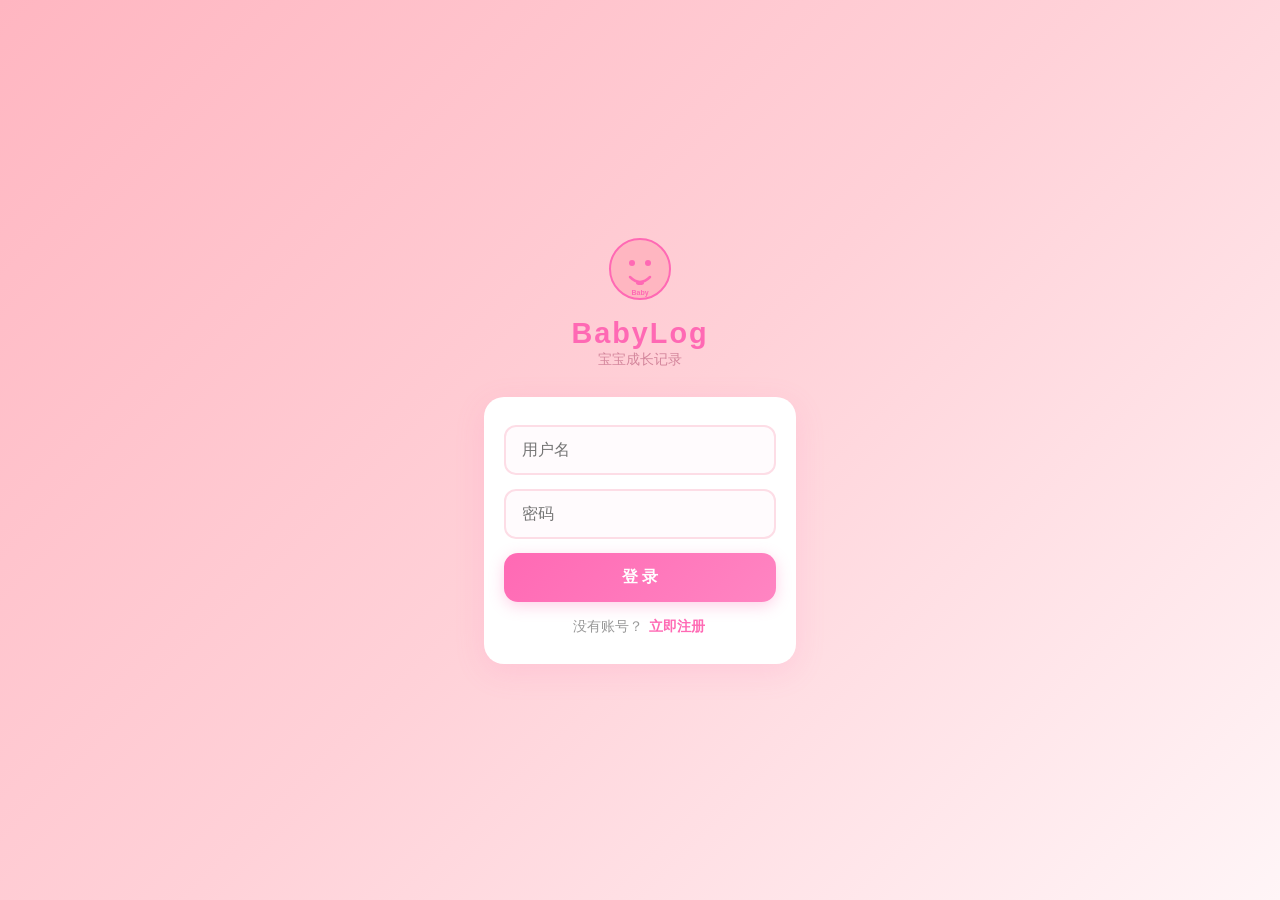
==== templates/login.html @ 84822134 "BabyLog 初始提交：宝宝成长记录应用 - Flask 应用工厂 + Blueprint 架构（app/ 包） - 功能：快捷记录/今日统计/历史记录/CSV导出/PWA - 每日邮件 + Dee" ====
<!DOCTYPE html>
<html lang="zh-CN">
<head>
    <meta charset="UTF-8">
    <meta name="viewport" content="width=device-width, initial-scale=1.0, maximum-scale=1.0, user-scalable=no, viewport-fit=cover">
    <title>BabyLog - 登录</title>

    <!-- PWA -->
    <link rel="manifest" href="/static/manifest.json">
    <meta name="theme-color" content="#FF69B4">
    <meta name="apple-mobile-web-app-capable" content="yes">
    <meta name="apple-mobile-web-app-status-bar-style" content="black-translucent">
    <meta name="apple-mobile-web-app-title" content="BabyLog">
    <link rel="apple-touch-icon" href="/static/icons/192x192.png">
    <link rel="icon" type="image/png" href="/static/icons/192x192.png">

    <link rel="stylesheet" href="/static/style.css?v=3">
</head>
<body class="login-body">
    <div class="login-container">
        <div class="login-logo">
            <svg width="64" height="64" viewBox="0 0 64 64" fill="none">
                <circle cx="32" cy="32" r="30" fill="#FFB6C1" stroke="#FF69B4" stroke-width="2"/>
                <circle cx="24" cy="26" r="3" fill="#FF69B4"/>
                <circle cx="40" cy="26" r="3" fill="#FF69B4"/>
                <path d="M22 40 Q32 50 42 40" stroke="#FF69B4" stroke-width="2.5" fill="none" stroke-linecap="round"/>
                <ellipse cx="32" cy="46" rx="4" ry="2" fill="#FF69B4"/>
                <text x="32" y="58" text-anchor="middle" font-size="7" fill="#FF69B4" font-weight="bold">Baby</text>
            </svg>
        </div>
        <h1 class="login-title">BabyLog</h1>
        <p class="login-subtitle">宝宝成长记录</p>
        <form id="loginForm" class="login-form">
            <div class="form-group">
                <input type="text" id="username" placeholder="用户名" autocomplete="username" required>
            </div>
            <div class="form-group">
                <input type="password" id="password" placeholder="密码" autocomplete="current-password" required>
            </div>
            <div id="loginError" class="login-error" style="display:none;"></div>
            <button type="submit" class="btn btn-primary btn-full" id="loginBtn">登 录</button>
            <div class="login-switch">
                <span>没有账号？</span>
                <button type="button" class="link-btn" id="toRegisterBtn">立即注册</button>
            </div>
        </form>

        <form id="registerForm" class="login-form" style="display:none;">
            <div class="form-group">
                <input type="text" id="regUsername" placeholder="用户名（2-20 个字符）" autocomplete="username" required>
            </div>
            <div class="form-group">
                <input type="password" id="regPassword" placeholder="密码（至少 6 位）" autocomplete="new-password" required>
            </div>
            <div class="form-group">
                <input type="password" id="regPassword2" placeholder="确认密码" autocomplete="new-password" required>
            </div>
            <div id="regError" class="login-error" style="display:none;"></div>
            <button type="submit" class="btn btn-primary btn-full" id="registerBtn">注 册</button>
            <div class="login-switch">
                <span>已有账号？</span>
                <button type="button" class="link-btn" id="toLoginBtn">去登录</button>
            </div>
        </form>
    </div>

    <script>
    document.getElementById('loginForm').addEventListener('submit', async (e) => {
        e.preventDefault();
        const btn = document.getElementById('loginBtn');
        const errDiv = document.getElementById('loginError');
        btn.disabled = true;
        btn.textContent = '登录中...';
        errDiv.style.display = 'none';

        try {
            const resp = await fetch('/api/login', {
                method: 'POST',
                headers: { 'Content-Type': 'application/json' },
                body: JSON.stringify({
                    username: document.getElementById('username').value,
                    password: document.getElementById('password').value,
                })
            });
            const data = await resp.json();
            if (data.ok) {
                window.location.href = '/';
            } else {
                errDiv.textContent = data.error || '登录失败';
                errDiv.style.display = 'block';
            }
        } catch (err) {
            errDiv.textContent = '网络错误，请重试';
            errDiv.style.display = 'block';
        } finally {
            btn.disabled = false;
            btn.textContent = '登 录';
        }
    });

    // ========== 登录 / 注册 切换 ==========
    const loginForm = document.getElementById('loginForm');
    const registerForm = document.getElementById('registerForm');
    document.getElementById('toRegisterBtn').addEventListener('click', () => {
        loginForm.style.display = 'none';
        registerForm.style.display = 'block';
    });
    document.getElementById('toLoginBtn').addEventListener('click', () => {
        registerForm.style.display = 'none';
        loginForm.style.display = 'block';
    });

    // ========== 注册 ==========
    registerForm.addEventListener('submit', async (e) => {
        e.preventDefault();
        const btn = document.getElementById('registerBtn');
        const errDiv = document.getElementById('regError');
        const username = document.getElementById('regUsername').value.trim();
        const password = document.getElementById('regPassword').value;
        const password2 = document.getElementById('regPassword2').value;
        btn.disabled = true;
        btn.textContent = '注册中...';
        errDiv.style.display = 'none';

        if (password !== password2) {
            errDiv.textContent = '两次输入的密码不一致';
            errDiv.style.display = 'block';
            btn.disabled = false;
            btn.textContent = '注 册';
            return;
        }

        try {
            const resp = await fetch('/api/register', {
                method: 'POST',
                headers: { 'Content-Type': 'application/json' },
                body: JSON.stringify({ username, password })
            });
            const data = await resp.json();
            if (data.ok) {
                window.location.href = '/';
            } else {
                errDiv.textContent = data.error || '注册失败';
                errDiv.style.display = 'block';
            }
        } catch (err) {
            errDiv.textContent = '网络错误，请重试';
            errDiv.style.display = 'block';
        } finally {
            btn.disabled = false;
            btn.textContent = '注 册';
        }
    });
    </script>

    <!-- Service Worker -->
    <script>
    if ('serviceWorker' in navigator) {
        navigator.serviceWorker.register('/sw.js').catch(() => {});
    }
    </script>
</body>
</html>
---- static/style.css ----
/* ========================================
   BabyLog - 移动端样式
   ======================================== */

/* --- Reset & Base --- */
*, *::before, *::after {
    box-sizing: border-box;
    margin: 0;
    padding: 0;
}

html {
    font-size: 16px;
    -webkit-tap-highlight-color: transparent;
    -webkit-text-size-adjust: 100%;
}

body {
    font-family: -apple-system, BlinkMacSystemFont, "Segoe UI", "PingFang SC", "Hiragino Sans GB", "Microsoft YaHei", sans-serif;
    background: #FFF5F7;
    color: #333;
    min-height: 100vh;
    min-height: 100dvh;
    overflow-x: hidden;
    -webkit-font-smoothing: antialiased;
}

input, button {
    font-family: inherit;
    font-size: inherit;
}

/* --- Login Page --- */
.login-body {
    display: flex;
    align-items: center;
    justify-content: center;
    background: linear-gradient(135deg, #FFB6C1 0%, #FFD1D8 50%, #FFF5F7 100%);
}

.login-container {
    width: 100%;
    max-width: 360px;
    padding: 32px 24px;
    text-align: center;
}

.login-logo {
    margin-bottom: 12px;
}

.login-title {
    font-size: 1.8rem;
    color: #FF69B4;
    font-weight: 800;
    letter-spacing: 2px;
}

.login-subtitle {
    font-size: 0.9rem;
    color: #D4869C;
    margin-bottom: 28px;
}

.login-form {
    background: #fff;
    border-radius: 20px;
    padding: 28px 20px;
    box-shadow: 0 8px 30px rgba(255, 105, 180, 0.15);
}

.form-group {
    margin-bottom: 14px;
}

.form-group input {
    width: 100%;
    padding: 14px 16px;
    border: 2px solid #FDDDE6;
    border-radius: 12px;
    font-size: 1rem;
    outline: none;
    transition: border-color 0.2s;
    background: #FFFBFD;
}

.form-group input:focus {
    border-color: #FF69B4;
}

.login-error {
    color: #E74C3C;
    font-size: 0.85rem;
    margin-bottom: 10px;
    text-align: center;
}

/* --- Buttons --- */
.btn {
    display: inline-flex;
    align-items: center;
    justify-content: center;
    padding: 14px 24px;
    border: none;
    border-radius: 14px;
    font-size: 1rem;
    font-weight: 600;
    cursor: pointer;
    transition: all 0.15s;
    -webkit-user-select: none;
    user-select: none;
}

.btn:active {
    transform: scale(0.96);
}

.btn-primary {
    background: linear-gradient(135deg, #FF69B4, #FF85C2);
    color: #fff;
    box-shadow: 0 4px 15px rgba(255, 105, 180, 0.3);
}

.btn-secondary {
    background: #F0F0F0;
    color: #666;
}

.btn-outline {
    background: #fff;
    color: #FF69B4;
    border: 2px solid #FFB6C1;
}

.btn-full {
    width: 100%;
}

/* --- App Layout --- */
.app-body {
    display: flex;
    flex-direction: column;
    min-height: 100vh;
    min-height: 100dvh;
    padding-bottom: 70px;
    background: #FFF5F7;
}

.app-content {
    flex: 1;
    overflow-y: auto;
    padding: 16px;
}

/* --- Page Header --- */
.page-header {
    text-align: center;
    margin-bottom: 20px;
}

.page-header h2 {
    font-size: 1.4rem;
    color: #FF69B4;
    font-weight: 700;
}

.page-subtitle {
    font-size: 0.85rem;
    color: #C495A5;
    margin-top: 4px;
}

/* --- History Date Picker --- */
.history-date-row {
    display: flex;
    align-items: center;
    justify-content: center;
    gap: 10px;
    margin-top: 8px;
}

.date-arrow {
    width: 36px;
    height: 36px;
    border: 2px solid #FDDDE6;
    border-radius: 50%;
    background: #fff;
    color: #FF69B4;
    font-size: 1rem;
    font-weight: 700;
    cursor: pointer;
    display: flex;
    align-items: center;
    justify-content: center;
    transition: all 0.15s;
    flex-shrink: 0;
}

.date-arrow:active {
    background: #FFF0F5;
    border-color: #FF69B4;
}

.date-input {
    max-width: 160px;
    text-align: center;
}

/* --- Tab Pages --- */
.tab-page {
    display: none;
}

.tab-page.active {
    display: block;
}

/* --- Action Buttons Grid --- */
.actions-grid {
    display: flex;
    flex-direction: column;
    gap: 12px;
}

.action-btn {
    display: flex;
    align-items: center;
    gap: 16px;
    width: 100%;
    padding: 20px 22px;
    border: none;
    border-radius: 18px;
    font-size: 1.15rem;
    font-weight: 600;
    cursor: pointer;
    transition: all 0.12s;
    color: #fff;
    -webkit-user-select: none;
    user-select: none;
    box-shadow: 0 4px 18px rgba(0, 0, 0, 0.08);
}

.action-btn:active {
    transform: scale(0.97);
    opacity: 0.9;
}

.action-icon {
    font-size: 1.6rem;
    width: 44px;
    height: 44px;
    display: flex;
    align-items: center;
    justify-content: center;
    background: rgba(255, 255, 255, 0.3);
    border-radius: 14px;
    flex-shrink: 0;
}

.formula-btn { background: linear-gradient(135deg, #FF9A9E, #FFB6C1); }
.sleep-btn   { background: linear-gradient(135deg, #A18CD1, #C4B5E0); }
.wake-btn    { background: linear-gradient(135deg, #FAD961, #F7B733); }
.poop-btn    { background: linear-gradient(135deg, #A8D8B9, #7EC8A0); }
.pee-btn     { background: linear-gradient(135deg, #89CFF0, #A8D8EA); }

/* --- Bottom Nav --- */
.bottom-nav {
    position: fixed;
    bottom: 0;
    left: 0;
    right: 0;
    display: flex;
    background: #fff;
    border-top: 1px solid #FDE4EC;
    padding: 6px 0 env(safe-area-inset-bottom, 8px);
    z-index: 100;
    box-shadow: 0 -2px 12px rgba(255, 105, 180, 0.06);
}

.nav-item {
    flex: 1;
    display: flex;
    flex-direction: column;
    align-items: center;
    justify-content: center;
    gap: 2px;
    padding: 6px 2px;
    border: none;
    background: none;
    color: #B0B0B0;
    cursor: pointer;
    transition: color 0.15s;
    -webkit-user-select: none;
    user-select: none;
}

.nav-item.active {
    color: #FF69B4;
}

.nav-icon {
    font-size: 1.4rem;
}

.nav-label {
    font-size: 0.7rem;
    font-weight: 500;
}

/* --- Stats Grid --- */
.stats-grid {
    display: grid;
    grid-template-columns: repeat(3, 1fr);
    gap: 10px;
    margin-bottom: 20px;
}

.stat-card {
    background: #fff;
    border-radius: 16px;
    padding: 16px 12px;
    text-align: center;
    box-shadow: 0 2px 10px rgba(255, 105, 180, 0.06);
}

.stat-card.highlight {
    background: linear-gradient(135deg, #FFF0F5, #FFE4EC);
    border: 2px solid #FFB6C1;
}

.stat-icon {
    font-size: 1.5rem;
    margin-bottom: 4px;
}

.stat-value {
    font-size: 1.5rem;
    font-weight: 700;
    color: #FF69B4;
    margin-bottom: 2px;
}

.stat-card.sleep-stat {
    background: linear-gradient(135deg, #F3E8FF, #EDE0FF);
    border: 2px solid #C4B5E0;
}

.stat-card.sleep-stat .stat-value {
    color: #8B7EC8;
}

.stat-card.sleep-stat .stat-label {
    color: #A998D0;
}

.stat-card.add-card {
    background: #FAFAFA;
    border: 2px dashed #E8D5E0;
    cursor: pointer;
    transition: all 0.15s;
}

.stat-card.add-card:active {
    background: #FFF0F5;
    border-color: #FFB6C1;
    transform: scale(0.96);
}

.stat-card.add-card .stat-icon {
    font-size: 1.8rem;
    color: #D0C0D0;
}

/* --- Records List --- */
.records-list {
    background: #fff;
    border-radius: 16px;
    padding: 16px;
    box-shadow: 0 2px 10px rgba(255, 105, 180, 0.06);
}

.records-list h3 {
    font-size: 0.95rem;
    color: #FF69B4;
    margin-bottom: 12px;
    font-weight: 600;
}

.record-item {
    display: flex;
    align-items: center;
    gap: 10px;
    padding: 10px 0;
    border-bottom: 1px solid #FFF0F5;
    font-size: 0.9rem;
}

.record-item:last-child {
    border-bottom: none;
}

.record-icon {
    font-size: 1.2rem;
    width: 28px;
    text-align: center;
}

.record-label {
    flex: 1;
    color: #555;
}

.record-detail {
    font-weight: 600;
    color: #FF69B4;
}

.record-time-btn {
    background: none;
    border: 1px solid #FDDDE6;
    color: #FF69B4;
    font-size: 0.8rem;
    font-weight: 500;
    padding: 4px 10px;
    border-radius: 8px;
    cursor: pointer;
    transition: all 0.15s;
    white-space: nowrap;
}

.record-time-btn:active {
    background: #FFF0F5;
    border-color: #FF69B4;
}

.record-del-btn {
    background: none;
    border: none;
    color: #D0D0D0;
    font-size: 0.9rem;
    cursor: pointer;
    padding: 4px 8px;
    border-radius: 6px;
    transition: all 0.15s;
    flex-shrink: 0;
}

.record-del-btn:active {
    background: #FFE4E4;
    color: #E74C3C;
}

.empty-msg {
    text-align: center;
    color: #CCC;
    padding: 20px 0;
    font-size: 0.9rem;
}

/* --- User Card --- */
.user-card {
    background: #fff;
    border-radius: 20px;
    padding: 32px 24px;
    text-align: center;
    box-shadow: 0 2px 15px rgba(255, 105, 180, 0.08);
}

.user-avatar {
    margin-bottom: 12px;
}

.user-name {
    font-size: 1.3rem;
    font-weight: 700;
    color: #FF69B4;
    margin-bottom: 20px;
}

/* --- Export Card --- */
.export-card {
    background: #fff;
    border-radius: 20px;
    padding: 24px;
    margin-top: 16px;
    box-shadow: 0 2px 15px rgba(255, 105, 180, 0.08);
}

.export-title {
    font-size: 1rem;
    font-weight: 600;
    color: #FF69B4;
    margin-bottom: 16px;
    text-align: center;
}

.export-row {
    display: flex;
    gap: 12px;
    margin-bottom: 16px;
}

.export-field {
    flex: 1;
}

.export-field .input-label {
    font-size: 0.8rem;
    color: #999;
    margin-bottom: 4px;
}

.export-field .input-md {
    width: 100%;
}

.export-mode {
    display: flex;
    gap: 8px;
    margin-bottom: 16px;
}

.export-mode-btn {
    flex: 1;
    padding: 8px 12px;
    border: 1px solid #FDDDE6;
    border-radius: 10px;
    background: #FFF5F7;
    color: #C495A5;
    font-size: 0.85rem;
    font-weight: 500;
    cursor: pointer;
    transition: all 0.2s;
}

.export-mode-btn.active {
    background: #FF69B4;
    color: #fff;
    border-color: #FF69B4;
}

/* --- Modal (奶粉量输入) --- */
.modal-overlay {
    position: fixed;
    inset: 0;
    background: rgba(0, 0, 0, 0.4);
    display: flex;
    align-items: center;
    justify-content: center;
    z-index: 200;
    opacity: 0;
    pointer-events: none;
    transition: opacity 0.2s;
    padding: 24px;
}

.modal-overlay.show {
    opacity: 1;
    pointer-events: auto;
}

.modal-box {
    background: #fff;
    border-radius: 22px;
    width: 100%;
    max-width: 340px;
    overflow: hidden;
    box-shadow: 0 16px 40px rgba(0, 0, 0, 0.2);
    transform: translateY(20px);
    transition: transform 0.2s;
}

.modal-overlay.show .modal-box {
    transform: translateY(0);
}

.modal-header {
    display: flex;
    align-items: center;
    justify-content: space-between;
    padding: 18px 20px 10px;
}

.modal-header h3 {
    font-size: 1.1rem;
    color: #333;
}

.modal-close {
    width: 36px;
    height: 36px;
    border-radius: 50%;
    border: none;
    background: #F5F5F5;
    font-size: 1.2rem;
    cursor: pointer;
    display: flex;
    align-items: center;
    justify-content: center;
    color: #999;
}

.modal-body {
    padding: 8px 20px 20px;
}

.input-label {
    display: block;
    font-size: 0.85rem;
    color: #888;
    margin-bottom: 8px;
}

.input-lg {
    width: 100%;
    padding: 16px;
    font-size: 1.5rem;
    font-weight: 600;
    text-align: center;
    border: 2px solid #FDDDE6;
    border-radius: 14px;
    outline: none;
    transition: border-color 0.2s;
    background: #FFFBFD;
    color: #FF69B4;
}

.input-lg:focus {
    border-color: #FF69B4;
}

.form-error {
    color: #E74C3C;
    font-size: 0.8rem;
    margin-top: 6px;
    text-align: center;
}

/* --- Type Picker (手动添加) --- */
.type-picker {
    display: flex;
    flex-wrap: wrap;
    gap: 8px;
    margin-bottom: 14px;
}

.type-option {
    flex: 1 1 calc(50% - 4px);
    padding: 10px 8px;
    border: 2px solid #F0E0E8;
    border-radius: 12px;
    background: #FFFBFD;
    font-size: 0.85rem;
    cursor: pointer;
    transition: all 0.15s;
    text-align: center;
    min-width: calc(50% - 4px);
}

.type-option:active {
    transform: scale(0.96);
}

.type-option.selected {
    border-color: #FF69B4;
    background: #FFF0F5;
    color: #FF69B4;
    font-weight: 600;
}

/* --- Date/Time Fields --- */
.add-datetime {
    display: flex;
    gap: 10px;
    margin-top: 12px;
}

.datetime-field {
    flex: 1;
}

.add-formula-group {
    margin-bottom: 10px;
}

.input-md {
    width: 100%;
    padding: 12px;
    font-size: 0.95rem;
    border: 2px solid #FDDDE6;
    border-radius: 12px;
    outline: none;
    background: #FFFBFD;
    color: #333;
}

.input-md:focus {
    border-color: #FF69B4;
}

.input-sm {
    padding: 12px;
    font-size: 1.2rem;
}

.modal-footer {
    display: flex;
    gap: 10px;
    padding: 0 20px 20px;
}

.modal-footer .btn {
    flex: 1;
}

/* --- Global Toast --- */
.toast-global {
    position: fixed;
    top: 20px;
    left: 50%;
    transform: translateX(-50%) translateY(-100px);
    background: #333;
    color: #fff;
    padding: 12px 24px;
    border-radius: 12px;
    font-size: 0.9rem;
    font-weight: 500;
    z-index: 9999;
    opacity: 0;
    transition: all 0.3s;
    pointer-events: none;
    white-space: nowrap;
    box-shadow: 0 8px 24px rgba(0, 0, 0, 0.2);
}

.toast-global.show {
    opacity: 1;
    transform: translateX(-50%) translateY(0);
    pointer-events: auto;
}

.toast-global.error {
    background: #E74C3C;
}

.toast-global .toast-undo {
    text-decoration: underline;
    cursor: pointer;
    margin-left: 6px;
    opacity: 0.85;
    transition: opacity 0.2s;
}

.toast-global .toast-undo:hover {
    opacity: 1;
}

/* --- Login Switch (登录/注册切换) --- */
.login-switch {
    margin-top: 16px;
    font-size: 0.85rem;
    color: #999;
}

.link-btn {
    background: none;
    border: none;
    color: #FF69B4;
    font-weight: 600;
    cursor: pointer;
    padding: 0 2px;
}

/* --- 用户角色徽章 --- */
.user-role {
    display: inline-block;
    padding: 4px 14px;
    border-radius: 20px;
    font-size: 0.8rem;
    font-weight: 600;
    margin-bottom: 16px;
}

.role-admin {
    background: #FFF0F5;
    color: #E34E8C;
    border: 1px solid #FFB6C1;
}

.role-user {
    background: #F0F0F5;
    color: #7B7B9B;
    border: 1px solid #D8D8E8;
}

/* --- 管理员：用户管理 --- */
.admin-panel {
    margin-top: 16px;
}

.admin-user-row {
    display: flex;
    align-items: center;
    justify-content: space-between;
    padding: 12px 4px;
    border-bottom: 1px solid #FFF0F5;
}

.admin-user-row:last-child {
    border-bottom: none;
}

.admin-user-info {
    display: flex;
    align-items: center;
    gap: 8px;
    flex: 1;
    min-width: 0;
}

.admin-user-name {
    font-weight: 600;
    color: #444;
    overflow: hidden;
    text-overflow: ellipsis;
    white-space: nowrap;
}

.admin-user-role {
    font-size: 0.7rem;
    padding: 2px 8px;
    border-radius: 10px;
    font-weight: 500;
    flex-shrink: 0;
}

.admin-user-role.role-admin {
    background: #FFF0F5;
    color: #E34E8C;
}

.admin-user-role.role-user {
    background: #F0F0F5;
    color: #7B7B9B;
}

.admin-user-del {
    background: none;
    border: 1px solid #FDDDE6;
    color: #E74C3C;
    font-size: 0.78rem;
    padding: 5px 12px;
    border-radius: 10px;
    cursor: pointer;
    flex-shrink: 0;
    transition: all 0.15s;
}

.admin-user-del:active {
    background: #FFE4E4;
    border-color: #E74C3C;
}

/* --- Utility --- */
.hidden {
    display: none !important;
}
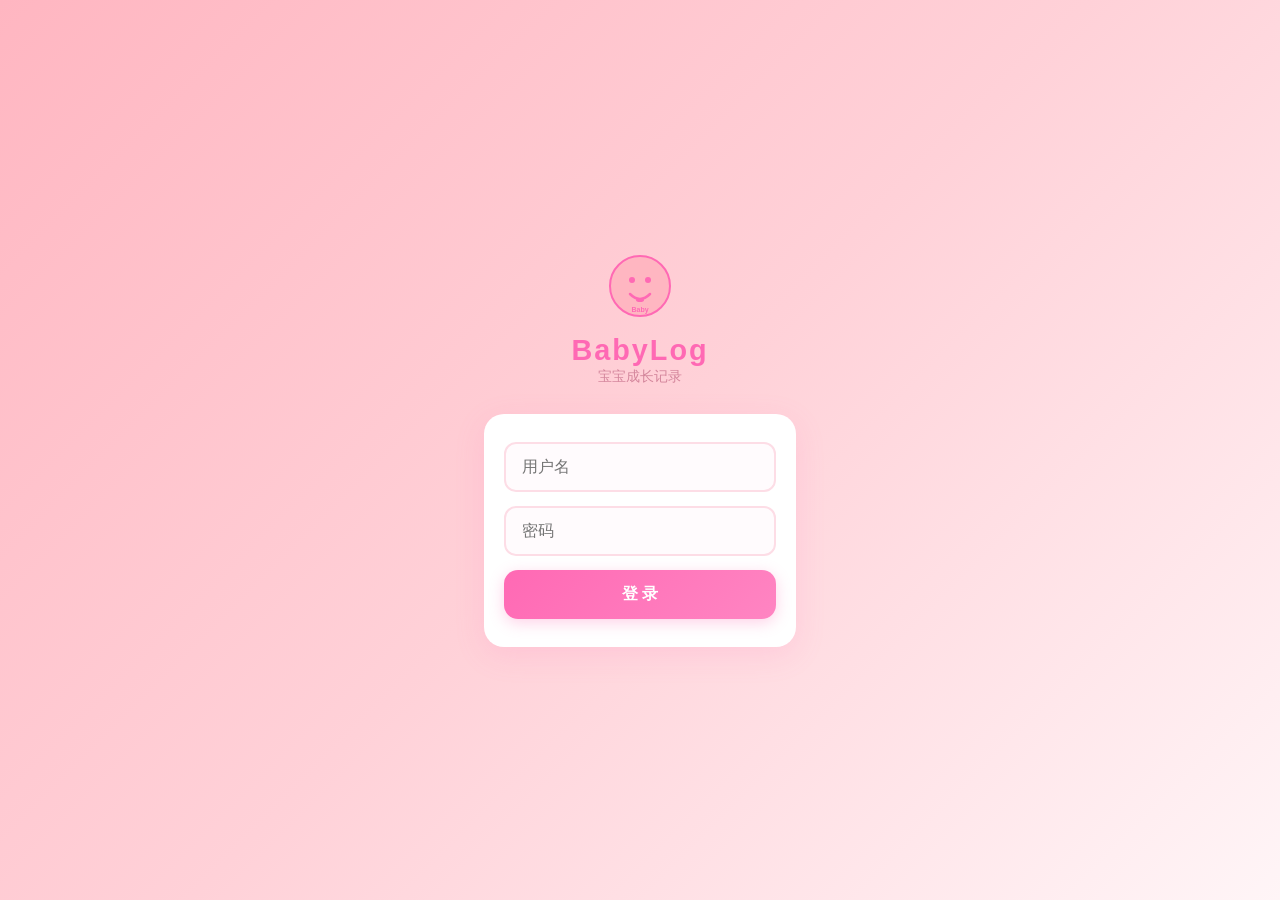
==== commit fa60a414: "注册改为管理员手动添加：登录页仅保留登录，管理界面新增添加用户表单，/api/register仅管理员可用" ====
--- a/templates/login.html
+++ b/templates/login.html
@@ -39,28 +39,6 @@
             </div>
             <div id="loginError" class="login-error" style="display:none;"></div>
             <button type="submit" class="btn btn-primary btn-full" id="loginBtn">登 录</button>
-            <div class="login-switch">
-                <span>没有账号？</span>
-                <button type="button" class="link-btn" id="toRegisterBtn">立即注册</button>
-            </div>
-        </form>
-
-        <form id="registerForm" class="login-form" style="display:none;">
-            <div class="form-group">
-                <input type="text" id="regUsername" placeholder="用户名（2-20 个字符）" autocomplete="username" required>
-            </div>
-            <div class="form-group">
-                <input type="password" id="regPassword" placeholder="密码（至少 6 位）" autocomplete="new-password" required>
-            </div>
-            <div class="form-group">
-                <input type="password" id="regPassword2" placeholder="确认密码" autocomplete="new-password" required>
-            </div>
-            <div id="regError" class="login-error" style="display:none;"></div>
-            <button type="submit" class="btn btn-primary btn-full" id="registerBtn">注 册</button>
-            <div class="login-switch">
-                <span>已有账号？</span>
-                <button type="button" class="link-btn" id="toLoginBtn">去登录</button>
-            </div>
         </form>
     </div>
 
@@ -98,59 +76,6 @@
         }
     });
 
-    // ========== 登录 / 注册 切换 ==========
-    const loginForm = document.getElementById('loginForm');
-    const registerForm = document.getElementById('registerForm');
-    document.getElementById('toRegisterBtn').addEventListener('click', () => {
-        loginForm.style.display = 'none';
-        registerForm.style.display = 'block';
-    });
-    document.getElementById('toLoginBtn').addEventListener('click', () => {
-        registerForm.style.display = 'none';
-        loginForm.style.display = 'block';
-    });
-
-    // ========== 注册 ==========
-    registerForm.addEventListener('submit', async (e) => {
-        e.preventDefault();
-        const btn = document.getElementById('registerBtn');
-        const errDiv = document.getElementById('regError');
-        const username = document.getElementById('regUsername').value.trim();
-        const password = document.getElementById('regPassword').value;
-        const password2 = document.getElementById('regPassword2').value;
-        btn.disabled = true;
-        btn.textContent = '注册中...';
-        errDiv.style.display = 'none';
-
-        if (password !== password2) {
-            errDiv.textContent = '两次输入的密码不一致';
-            errDiv.style.display = 'block';
-            btn.disabled = false;
-            btn.textContent = '注 册';
-            return;
-        }
-
-        try {
-            const resp = await fetch('/api/register', {
-                method: 'POST',
-                headers: { 'Content-Type': 'application/json' },
-                body: JSON.stringify({ username, password })
-            });
-            const data = await resp.json();
-            if (data.ok) {
-                window.location.href = '/';
-            } else {
-                errDiv.textContent = data.error || '注册失败';
-                errDiv.style.display = 'block';
-            }
-        } catch (err) {
-            errDiv.textContent = '网络错误，请重试';
-            errDiv.style.display = 'block';
-        } finally {
-            btn.disabled = false;
-            btn.textContent = '注 册';
-        }
-    });
     </script>
 
     <!-- Service Worker -->
--- a/static/style.css
+++ b/static/style.css
@@ -258,10 +258,10 @@
 }
 
 .formula-btn { background: linear-gradient(135deg, #FF9A9E, #FFB6C1); }
+.solid-btn   { background: linear-gradient(135deg, #FF8C42, #F05F0E); }
 .sleep-btn   { background: linear-gradient(135deg, #A18CD1, #C4B5E0); }
 .wake-btn    { background: linear-gradient(135deg, #FAD961, #F7B733); }
 .poop-btn    { background: linear-gradient(135deg, #A8D8B9, #7EC8A0); }
-.pee-btn     { background: linear-gradient(135deg, #89CFF0, #A8D8EA); }
 
 /* --- Bottom Nav --- */
 .bottom-nav {
@@ -369,6 +369,29 @@
 .stat-card.add-card .stat-icon {
     font-size: 1.8rem;
     color: #D0C0D0;
+}
+
+.stat-card.growth-card {
+    background: linear-gradient(135deg, #E8F7FF, #DDF2FF);
+    border: 2px solid #A8D8F0;
+    cursor: pointer;
+    transition: all 0.15s;
+}
+
+.stat-card.growth-card:active {
+    transform: scale(0.96);
+    background: #DDF2FF;
+}
+
+.stat-card.growth-card .stat-value {
+    color: #4A9ACB;
+    font-size: 1.05rem;
+    line-height: 1.35;
+    word-break: break-word;
+}
+
+.stat-card.growth-card .stat-label {
+    color: #7FB4D8;
 }
 
 /* --- Records List --- */
@@ -552,6 +575,7 @@
     pointer-events: none;
     transition: opacity 0.2s;
     padding: 24px;
+    overflow-y: auto;
 }
 
 .modal-overlay.show {
@@ -564,6 +588,9 @@
     border-radius: 22px;
     width: 100%;
     max-width: 340px;
+    max-height: 92vh;
+    display: flex;
+    flex-direction: column;
     overflow: hidden;
     box-shadow: 0 16px 40px rgba(0, 0, 0, 0.2);
     transform: translateY(20px);
@@ -602,6 +629,10 @@
 
 .modal-body {
     padding: 8px 20px 20px;
+    flex: 1;
+    min-height: 0;
+    overflow-y: auto;
+    -webkit-overflow-scrolling: touch;
 }
 
 .input-label {
@@ -861,6 +892,358 @@
     border-color: #E74C3C;
 }
 
+/* --- 用户身份显示（xx的爸爸） --- */
+.user-identity {
+    font-size: 0.95rem;
+    color: #C495A5;
+    margin-bottom: 14px;
+    font-weight: 600;
+}
+
+/* --- 我的身份设置卡片 --- */
+.profile-card .form-group {
+    text-align: left;
+}
+
+.profile-card select.input-md {
+    appearance: none;
+    -webkit-appearance: none;
+    background: #FFFBFD;
+}
+
+/* --- 管理员：宝宝管理 --- */
+.admin-baby-add {
+    display: flex;
+    gap: 8px;
+    margin-bottom: 12px;
+}
+
+.admin-baby-add .input-md {
+    flex: 1;
+}
+
+.admin-baby-add-btn {
+    padding: 12px 18px;
+    flex-shrink: 0;
+}
+
+.admin-user-add {
+    margin-bottom: 12px;
+}
+
+.admin-user-add-inputs {
+    display: flex;
+    gap: 8px;
+    margin-bottom: 8px;
+}
+
+.admin-user-add-inputs .input-md {
+    flex: 1;
+}
+
+.admin-user-add-btn {
+    width: 100%;
+    padding: 12px;
+}
+
+.admin-baby-row {
+    display: flex;
+    align-items: center;
+    justify-content: space-between;
+    padding: 10px 4px;
+    border-bottom: 1px solid #FFF0F5;
+}
+
+.admin-baby-row:last-child {
+    border-bottom: none;
+}
+
+.admin-baby-name {
+    font-weight: 600;
+    color: #444;
+}
+
+.admin-baby-del {
+    background: none;
+    border: 1px solid #FDDDE6;
+    color: #E74C3C;
+    font-size: 0.78rem;
+    padding: 4px 12px;
+    border-radius: 10px;
+    cursor: pointer;
+    flex-shrink: 0;
+}
+
+.admin-user-title {
+    margin-top: 16px;
+}
+
+/* --- 管理员：用户管理（身份标签 + 操作按钮） --- */
+.admin-user-identity {
+    font-size: 0.7rem;
+    color: #C495A5;
+    background: #FFF5F7;
+    border: 1px solid #FDE4EC;
+    padding: 2px 8px;
+    border-radius: 10px;
+    flex-shrink: 0;
+}
+
+.admin-user-actions {
+    display: flex;
+    gap: 6px;
+    flex-shrink: 0;
+}
+
+.admin-user-set {
+    background: none;
+    border: 1px solid #FDDDE6;
+    color: #FF69B4;
+    font-size: 0.78rem;
+    padding: 5px 12px;
+    border-radius: 10px;
+    cursor: pointer;
+    flex-shrink: 0;
+    transition: all 0.15s;
+}
+
+.admin-user-set:active {
+    background: #FFF0F5;
+    border-color: #FF69B4;
+}
+
+/* --- 事件确认弹窗（左侧行为 / 右侧时间） --- */
+.confirm-row {
+    display: flex;
+    align-items: center;
+    justify-content: space-between;
+    gap: 12px;
+    margin-bottom: 12px;
+}
+
+.confirm-action {
+    display: flex;
+    align-items: center;
+    gap: 10px;
+    flex: 1;
+}
+
+.confirm-icon {
+    font-size: 1.7rem;
+    width: 44px;
+    height: 44px;
+    display: flex;
+    align-items: center;
+    justify-content: center;
+    background: #FFF0F5;
+    border-radius: 12px;
+    flex-shrink: 0;
+}
+
+.confirm-label {
+    font-size: 1.15rem;
+    font-weight: 700;
+    color: #FF69B4;
+}
+
+.confirm-time {
+    text-align: center;
+    flex-shrink: 0;
+}
+
+.confirm-time .input-label {
+    font-size: 0.8rem;
+    color: #999;
+    margin-bottom: 4px;
+}
+
+.confirm-time input {
+    width: 120px;
+    text-align: center;
+    padding: 10px;
+    font-size: 1.1rem;
+}
+
+.confirm-formula {
+    margin-top: 8px;
+}
+
+/* --- 通用确认弹窗文字 --- */
+.confirm-text {
+    font-size: 0.95rem;
+    color: #555;
+    text-align: center;
+    line-height: 1.6;
+    padding: 8px 0;
+}
+
+/* --- 我的宝宝（只读显示） --- */
+.profile-baby {
+    padding: 12px;
+    background: #FFFBFD;
+    border: 2px solid #FDDDE6;
+    border-radius: 12px;
+    font-size: 0.95rem;
+    font-weight: 600;
+    color: #FF69B4;
+    text-align: center;
+}
+
+.profile-baby-empty {
+    color: #E74C3C;
+    border-color: #F8C9C9;
+    background: #FFF5F5;
+}
+
+.amount-quick {
+    display: flex;
+    flex-wrap: wrap;
+    gap: 10px;
+    margin-top: 10px;
+}
+
+.amount-option {
+    flex: 1 1 calc(25% - 8px);
+    min-width: calc(25% - 8px);
+    padding: 11px 8px;
+    border: 2px solid #F0E0E8;
+    border-radius: 13px;
+    background: #FFFBFD;
+    font-size: 1.05rem;
+    font-weight: 700;
+    color: #FF69B4;
+    cursor: pointer;
+    transition: all 0.15s;
+    text-align: center;
+    box-shadow: 0 2px 8px rgba(255, 105, 180, 0.08);
+    -webkit-user-select: none;
+    user-select: none;
+}
+
+.amount-option.active {
+    border-color: #FF69B4;
+    background: linear-gradient(135deg, #FF69B4, #FF85C2);
+    color: #fff;
+    box-shadow: 0 4px 12px rgba(255, 105, 180, 0.35);
+    font-weight: 800;
+}
+
+.amount-option:active {
+    transform: scale(0.96);
+}
+
+/* --- 辅食选择（分类多选 + 常用） --- */
+.confirm-solid {
+    margin-top: 4px;
+}
+
+.solid-selected {
+    display: flex;
+    flex-wrap: wrap;
+    gap: 8px;
+    min-height: 34px;
+    margin-bottom: 12px;
+}
+
+.solid-tag {
+    display: inline-flex;
+    align-items: center;
+    gap: 4px;
+    padding: 6px 12px;
+    background: #FFF0F5;
+    border: 1px solid #FFB6C1;
+    border-radius: 16px;
+    font-size: 0.9rem;
+    font-weight: 600;
+    color: #FF69B4;
+    cursor: pointer;
+    -webkit-user-select: none;
+    user-select: none;
+}
+
+.solid-tag-x {
+    background: none;
+    border: none;
+    color: #E74C3C;
+    font-size: 0.9rem;
+    cursor: pointer;
+    padding: 0 2px;
+    line-height: 1;
+}
+
+.solid-cat {
+    margin-bottom: 8px;
+}
+
+.solid-cat-title {
+    font-size: 0.8rem;
+    color: #999;
+    margin-bottom: 4px;
+    font-weight: 600;
+}
+
+.solid-cat-options {
+    display: flex;
+    flex-wrap: wrap;
+    gap: 6px;
+}
+
+.solid-opt {
+    flex: 0 0 auto;
+    min-width: 52px;
+    padding: 7px 10px;
+    border: 2px solid #F0E0E8;
+    border-radius: 10px;
+    background: #FFFBFD;
+    font-size: 0.85rem;
+    font-weight: 600;
+    color: #555;
+    cursor: pointer;
+    transition: all 0.15s;
+    text-align: center;
+    -webkit-user-select: none;
+    user-select: none;
+}
+
+.solid-opt.active {
+    border-color: #FF69B4;
+    background: linear-gradient(135deg, #FF69B4, #FF85C2);
+    color: #fff;
+    font-weight: 700;
+}
+
+.solid-opt:active {
+    transform: scale(0.96);
+}
+
+.solid-common {
+    margin-top: 12px;
+    padding-top: 10px;
+    border-top: 1px solid #FFF0F5;
+}
+
+.solid-common-list {
+    display: flex;
+    flex-wrap: wrap;
+    gap: 8px;
+}
+
+.solid-input-row {
+    display: flex;
+    gap: 8px;
+    margin-top: 12px;
+}
+
+.solid-input-row .input-md {
+    flex: 1;
+}
+
+.solid-save-btn {
+    padding: 12px 14px;
+    font-size: 0.85rem;
+    flex-shrink: 0;
+}
+
 /* --- Utility --- */
 .hidden {
     display: none !important;
